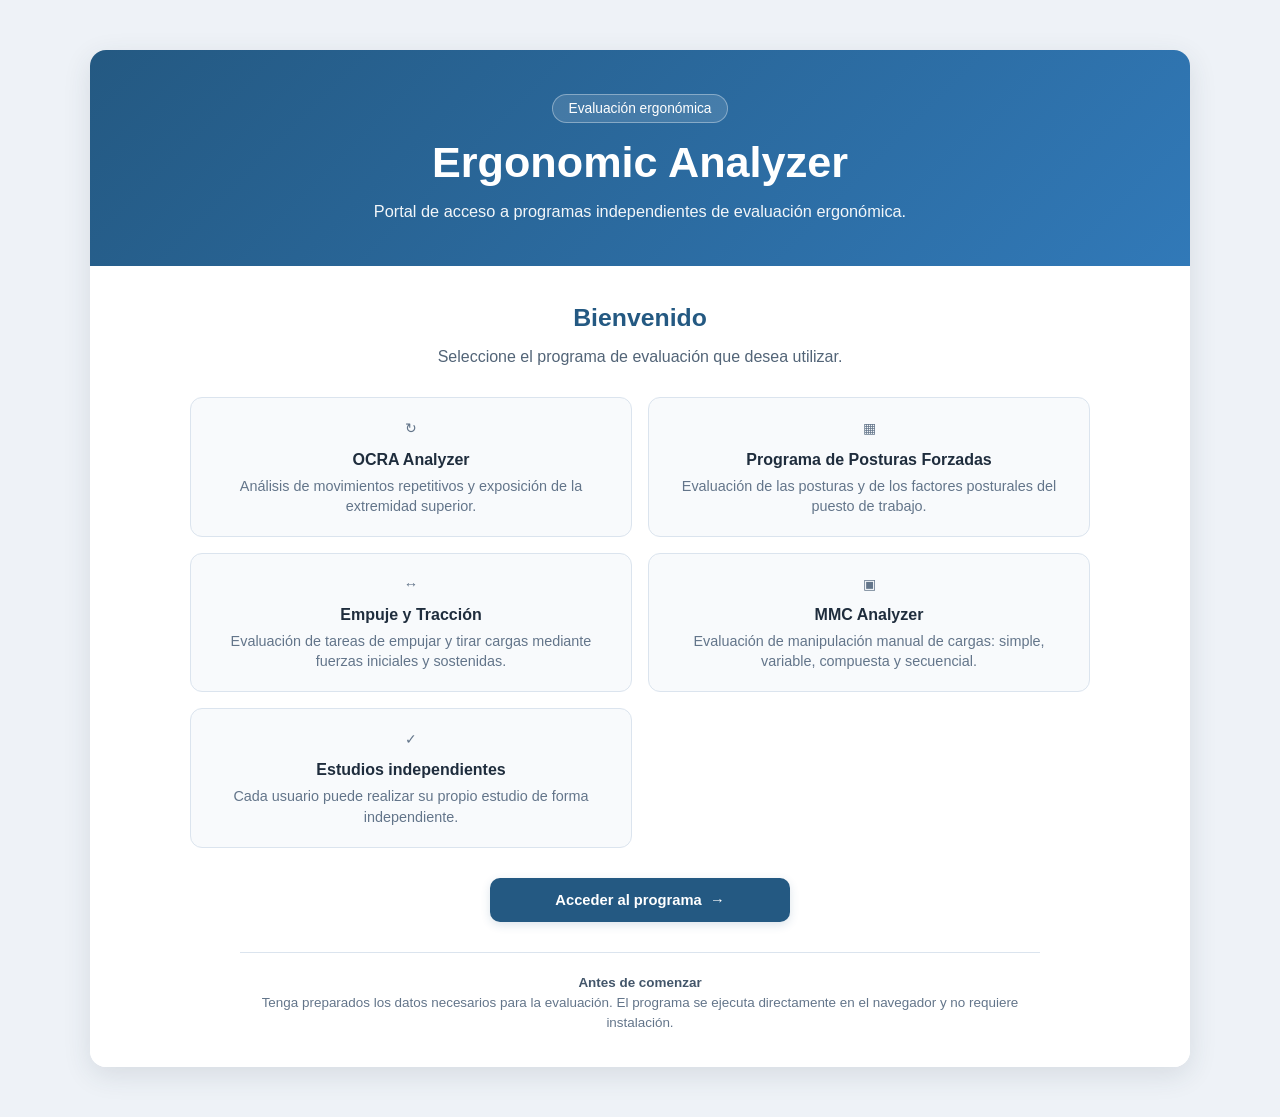
==== index.html @ 47943d03 "Integrar MMC Analyzer independiente en portal y despliegue" ====
<!doctype html>
<html lang="es">
<head>
<meta charset="utf-8">
<meta name="viewport" content="width=device-width,initial-scale=1">
<title>Ergonomic Analyzer</title>
<link rel="stylesheet" href="css/styles.css">
</head>
<body>
<main class="container">

<section id="welcomeScreen" class="access-screen card">
  <div class="access-hero">
    <span class="access-badge">Evaluación ergonómica</span>
    <h1>Ergonomic Analyzer</h1>
    <p>Portal de acceso a programas independientes de evaluación ergonómica.</p>
  </div>

  <div class="access-content">
    <h2>Bienvenido</h2>
    <p class="access-intro">Seleccione el programa de evaluación que desea utilizar.</p>

    <div class="access-features">
      <article class="access-feature">
        <span class="access-feature-icon" aria-hidden="true">↻</span>
        <strong>OCRA Analyzer</strong>
        <span>Análisis de movimientos repetitivos y exposición de la extremidad superior.</span>
      </article>
      <article class="access-feature">
        <span class="access-feature-icon" aria-hidden="true">▦</span>
        <strong>Programa de Posturas Forzadas</strong>
        <span>Evaluación de las posturas y de los factores posturales del puesto de trabajo.</span>
      </article>
      <article class="access-feature">
        <span class="access-feature-icon" aria-hidden="true">↔</span>
        <strong>Empuje y Tracción</strong>
        <span>Evaluación de tareas de empujar y tirar cargas mediante fuerzas iniciales y sostenidas.</span>
      </article>
      <article class="access-feature">
        <span class="access-feature-icon" aria-hidden="true">▣</span>
        <strong>MMC Analyzer</strong>
        <span>Evaluación de manipulación manual de cargas: simple, variable, compuesta y secuencial.</span>
      </article>
      <article class="access-feature">
        <span class="access-feature-icon" aria-hidden="true">✓</span>
        <strong>Estudios independientes</strong>
        <span>Cada usuario puede realizar su propio estudio de forma independiente.</span>
      </article>
    </div>

    <div class="access-actions">
      <button id="enterProgram" type="button" class="method-button">Acceder al programa&nbsp; →</button>
    </div><div class="access-footer">
      <strong>Antes de comenzar</strong><br>
      Tenga preparados los datos necesarios para la evaluación. El programa se ejecuta directamente en el navegador y no requiere instalación.
    </div>
  </div>
</section>

<section id="methodScreen" class="access-screen card method-screen" hidden>
  <div class="access-hero">
    <span class="access-badge">Selección del método</span>
    <h1>¿Qué programa desea utilizar?</h1>
    <p>Seleccione el programa de evaluación ergonómica que desea utilizar.</p>
  </div>

  <div class="access-content">
    <h2>Seleccione el programa</h2>
    <p class="access-intro">Cada programa dispone de su propio flujo de trabajo y sus propios estudios.</p>

    <div class="method-actions">
      <button type="button" class="method-button" data-method="ocra">Abrir OCRA Analyzer&nbsp; →</button>
      <button type="button" class="method-button secondary" data-method="posturas">Abrir Posturas Forzadas&nbsp; →</button>
      <button type="button" class="method-button secondary" data-method="empuje-traccion">Abrir Empuje y Tracción&nbsp; →</button>
      <button type="button" class="method-button secondary" data-method="mmc">Abrir MMC Analyzer&nbsp; →</button>
    </div>

    <div class="access-footer">
      <button id="backToWelcome" type="button" class="secondary">← Volver a bienvenida</button>
    </div>
  </div>
</section>

</main>

<script src="js/app.js"></script>
<script>
document.addEventListener("DOMContentLoaded",function(){
  const welcomeScreen=document.getElementById("welcomeScreen");
  const methodScreen=document.getElementById("methodScreen");
  const enter=document.getElementById("enterProgram");
  const back=document.getElementById("backToWelcome");

  if(enter&&welcomeScreen&&methodScreen){
    enter.addEventListener("click",function(){
      welcomeScreen.hidden=true;
      methodScreen.hidden=false;
      window.scrollTo({top:0,behavior:"smooth"});
    });
  }

  if(back&&welcomeScreen&&methodScreen){
    back.addEventListener("click",function(){
      methodScreen.hidden=true;
      welcomeScreen.hidden=false;
      window.scrollTo({top:0,behavior:"smooth"});
    });
  }
});
</script>
</body>
</html>
---- css/styles.css ----
*{box-sizing:border-box}
body{margin:0;padding:30px;font-family:"Segoe UI",Arial,Helvetica,sans-serif;background:#eef2f7;color:#2d3748}
.container{max-width:1100px;margin:0 auto}
.header{display:none}
.card{background:#fff;border-radius:12px;padding:24px;margin-bottom:20px;box-shadow:0 2px 8px rgba(0,0,0,.06)}
h1,h2,h3{color:#005a9c}
h1{margin-top:0}
button{font:inherit;padding:10px 12px;border:1px solid #cbd5e0;border-radius:8px;cursor:pointer;font-weight:700;background:#0078d4;color:#fff}
button:hover{background:#005a9c}
button.secondary{background:#fff;color:#005a9c;border:1px solid #0078d4}
button.secondary:hover{background:#f7fafc;color:#005a9c}
input,select,textarea{font:inherit;padding:10px 12px;border:1px solid #cbd5e0;border-radius:8px;color:#2d3748;background:#fff}
input:focus,select:focus,textarea:focus{outline:2px solid #0078d4;border-color:#0078d4}

.access-screen{padding:0;overflow:hidden;border-radius:16px;margin-top:20px;box-shadow:0 8px 28px rgba(45,55,72,.12)}
.access-hero{background:linear-gradient(135deg,#245982 0%,#3179b8 100%);color:#fff;text-align:center;padding:44px 34px 42px}
.access-badge{display:inline-block;padding:6px 16px;border-radius:999px;border:1px solid rgba(255,255,255,.35);background:rgba(255,255,255,.13);font-size:.86rem;margin-bottom:16px}
.access-hero h1{margin:0 0 12px;color:#fff;font-size:clamp(2rem,4vw,2.7rem);line-height:1.1}
.access-hero p{max-width:700px;margin:0 auto;color:rgba(255,255,255,.94);line-height:1.55;font-size:1.02rem}
.access-content{background:#fff;text-align:center;padding:38px 42px 34px}
.access-content h2{margin:0 0 12px;color:#245982;font-size:1.55rem}
.access-intro{max-width:760px;margin:0 auto 28px;color:#526477;line-height:1.6}
.access-features{display:grid;grid-template-columns:repeat(2,1fr);gap:16px;max-width:900px;margin:0 auto 30px}
.access-feature{min-height:132px;padding:20px 16px;border:1px solid #dbe4ee;border-radius:12px;background:#f8fafc}
.access-feature-icon{display:block;font-size:1.65rem;line-height:1;margin-bottom:12px}
.access-feature strong{display:block;color:#1f2d3d;margin-bottom:7px}
.access-feature span{display:block;color:#63758a;font-size:.9rem;line-height:1.4}
.access-actions{display:flex;flex-direction:column;align-items:center;gap:10px;max-width:300px;margin:0 auto 4px}
.access-actions .method-button{min-height:44px;font-size:.92rem;box-shadow:0 3px 10px rgba(36,89,130,.16)}
.access-actions .method-button:hover{box-shadow:0 5px 13px rgba(36,89,130,.21)}
.method-actions{display:flex;flex-direction:column;align-items:center;gap:11px;max-width:360px;margin:0 auto}
.method-button{width:100%;min-height:52px;background:#245982;color:#fff;border:0;border-radius:10px;font:inherit;font-weight:700;font-size:1rem;cursor:pointer;box-shadow:0 5px 14px rgba(36,89,130,.22);transition:transform .15s ease,box-shadow .15s ease,background .15s ease}
.method-button:hover{background:#1b4769;transform:translateY(-1px);box-shadow:0 7px 17px rgba(36,89,130,.27)}
.method-button.secondary{background:#fff;color:#245982;border:2px solid #245982;box-shadow:none}
.method-button.secondary:hover{background:#f3f7fb}
.access-footer{max-width:800px;margin:30px auto 0;padding-top:20px;border-top:1px solid #dbe4ee;color:#63758a;font-size:.84rem;line-height:1.5}
.access-footer strong{color:#43566a}
@media(max-width:720px){body{padding:15px}.access-screen{margin-top:10px;border-radius:12px}.access-hero{padding:34px 22px 32px}.access-content{padding:30px 20px 28px}.access-features{grid-template-columns:1fr}}
.instructions-panel{max-width:820px;margin:24px auto 0;padding:20px 22px;text-align:left;background:#f8fafc;border:1px solid #dbe4ee;border-radius:12px}.instructions-panel h3{margin:0 0 12px;color:#245982}.instructions-panel p{margin:8px 0;color:#526477;line-height:1.55}.instructions-panel button{margin-top:10px}@media(max-width:720px){.instructions-panel{padding:18px}}
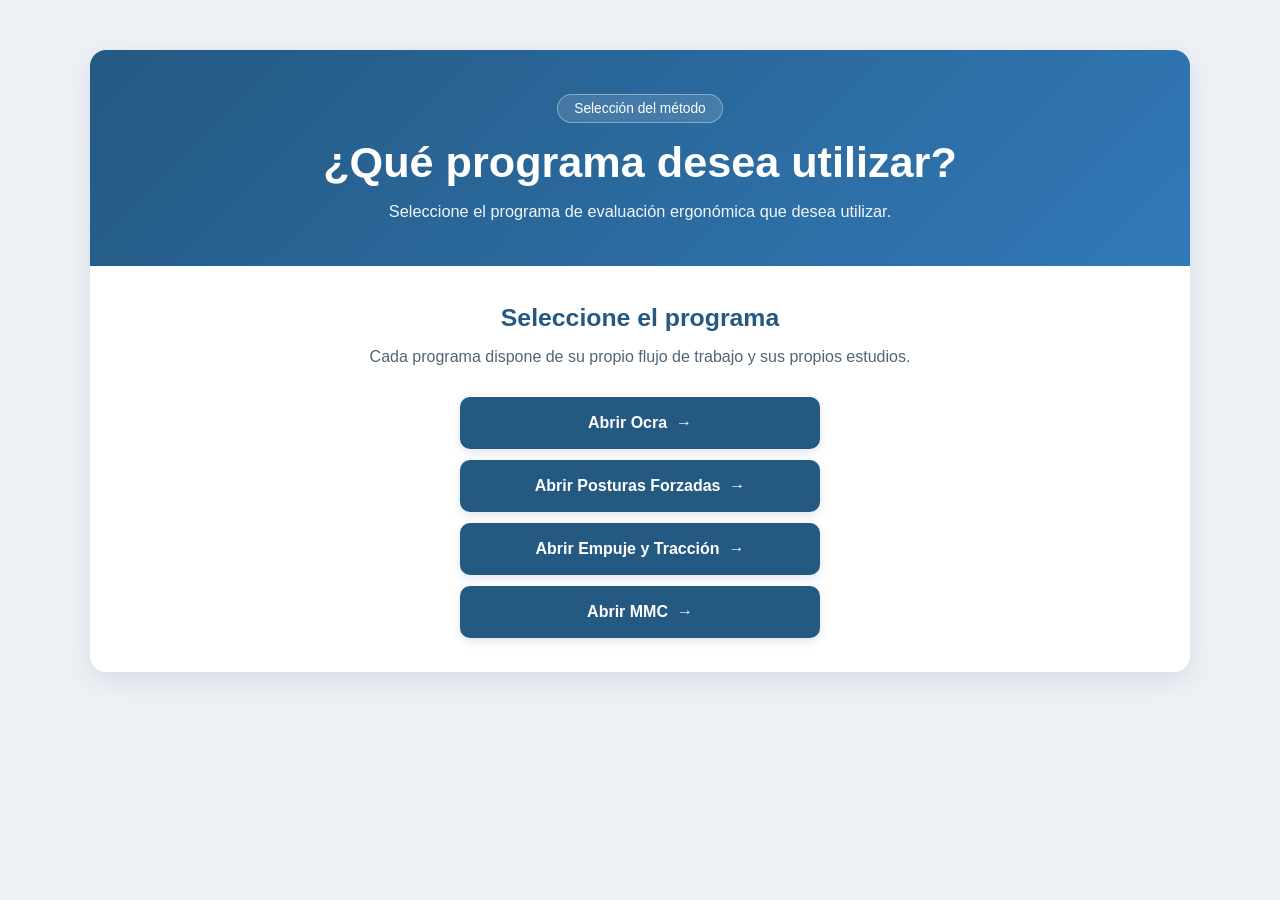
==== commit 53798424: "Abrir directamente selector de programas en Ergonomic Analyzer" ====
--- a/index.html
+++ b/index.html
@@ -4,60 +4,12 @@
 <meta charset="utf-8">
 <meta name="viewport" content="width=device-width,initial-scale=1">
 <title>Ergonomic Analyzer</title>
-<link rel="stylesheet" href="css/styles.css">
+<link rel="stylesheet" href="css/styles.css?v=20261113-selector-directo">
 </head>
 <body>
 <main class="container">
 
-<section id="welcomeScreen" class="access-screen card">
-  <div class="access-hero">
-    <span class="access-badge">Evaluación ergonómica</span>
-    <h1>Ergonomic Analyzer</h1>
-    <p>Portal de acceso a programas independientes de evaluación ergonómica.</p>
-  </div>
-
-  <div class="access-content">
-    <h2>Bienvenido</h2>
-    <p class="access-intro">Seleccione el programa de evaluación que desea utilizar.</p>
-
-    <div class="access-features">
-      <article class="access-feature">
-        <span class="access-feature-icon" aria-hidden="true">↻</span>
-        <strong>OCRA Analyzer</strong>
-        <span>Análisis de movimientos repetitivos y exposición de la extremidad superior.</span>
-      </article>
-      <article class="access-feature">
-        <span class="access-feature-icon" aria-hidden="true">▦</span>
-        <strong>Programa de Posturas Forzadas</strong>
-        <span>Evaluación de las posturas y de los factores posturales del puesto de trabajo.</span>
-      </article>
-      <article class="access-feature">
-        <span class="access-feature-icon" aria-hidden="true">↔</span>
-        <strong>Empuje y Tracción</strong>
-        <span>Evaluación de tareas de empujar y tirar cargas mediante fuerzas iniciales y sostenidas.</span>
-      </article>
-      <article class="access-feature">
-        <span class="access-feature-icon" aria-hidden="true">▣</span>
-        <strong>MMC Analyzer</strong>
-        <span>Evaluación de manipulación manual de cargas: simple, variable, compuesta y secuencial.</span>
-      </article>
-      <article class="access-feature">
-        <span class="access-feature-icon" aria-hidden="true">✓</span>
-        <strong>Estudios independientes</strong>
-        <span>Cada usuario puede realizar su propio estudio de forma independiente.</span>
-      </article>
-    </div>
-
-    <div class="access-actions">
-      <button id="enterProgram" type="button" class="method-button">Acceder al programa&nbsp; →</button>
-    </div><div class="access-footer">
-      <strong>Antes de comenzar</strong><br>
-      Tenga preparados los datos necesarios para la evaluación. El programa se ejecuta directamente en el navegador y no requiere instalación.
-    </div>
-  </div>
-</section>
-
-<section id="methodScreen" class="access-screen card method-screen" hidden>
+<section id="methodScreen" class="access-screen card method-screen">
   <div class="access-hero">
     <span class="access-badge">Selección del método</span>
     <h1>¿Qué programa desea utilizar?</h1>
@@ -69,44 +21,18 @@
     <p class="access-intro">Cada programa dispone de su propio flujo de trabajo y sus propios estudios.</p>
 
     <div class="method-actions">
-      <button type="button" class="method-button" data-method="ocra">Abrir OCRA Analyzer&nbsp; →</button>
-      <button type="button" class="method-button secondary" data-method="posturas">Abrir Posturas Forzadas&nbsp; →</button>
-      <button type="button" class="method-button secondary" data-method="empuje-traccion">Abrir Empuje y Tracción&nbsp; →</button>
-      <button type="button" class="method-button secondary" data-method="mmc">Abrir MMC Analyzer&nbsp; →</button>
+      <button type="button" class="method-button" data-method="ocra">Abrir Ocra&nbsp; →</button>
+      <button type="button" class="method-button" data-method="posturas">Abrir Posturas Forzadas&nbsp; →</button>
+      <button type="button" class="method-button" data-method="empuje-traccion">Abrir Empuje y Tracción&nbsp; →</button>
+      <button type="button" class="method-button" data-method="mmc">Abrir MMC&nbsp; →</button>
     </div>
 
-    <div class="access-footer">
-      <button id="backToWelcome" type="button" class="secondary">← Volver a bienvenida</button>
-    </div>
+
   </div>
 </section>
 
 </main>
 
 <script src="js/app.js"></script>
-<script>
-document.addEventListener("DOMContentLoaded",function(){
-  const welcomeScreen=document.getElementById("welcomeScreen");
-  const methodScreen=document.getElementById("methodScreen");
-  const enter=document.getElementById("enterProgram");
-  const back=document.getElementById("backToWelcome");
-
-  if(enter&&welcomeScreen&&methodScreen){
-    enter.addEventListener("click",function(){
-      welcomeScreen.hidden=true;
-      methodScreen.hidden=false;
-      window.scrollTo({top:0,behavior:"smooth"});
-    });
-  }
-
-  if(back&&welcomeScreen&&methodScreen){
-    back.addEventListener("click",function(){
-      methodScreen.hidden=true;
-      welcomeScreen.hidden=false;
-      window.scrollTo({top:0,behavior:"smooth"});
-    });
-  }
-});
-</script>
 </body>
-</html>+</html>
--- a/css/styles.css
+++ b/css/styles.css
@@ -36,4 +36,27 @@
 .access-footer{max-width:800px;margin:30px auto 0;padding-top:20px;border-top:1px solid #dbe4ee;color:#63758a;font-size:.84rem;line-height:1.5}
 .access-footer strong{color:#43566a}
 @media(max-width:720px){body{padding:15px}.access-screen{margin-top:10px;border-radius:12px}.access-hero{padding:34px 22px 32px}.access-content{padding:30px 20px 28px}.access-features{grid-template-columns:1fr}}
-.instructions-panel{max-width:820px;margin:24px auto 0;padding:20px 22px;text-align:left;background:#f8fafc;border:1px solid #dbe4ee;border-radius:12px}.instructions-panel h3{margin:0 0 12px;color:#245982}.instructions-panel p{margin:8px 0;color:#526477;line-height:1.55}.instructions-panel button{margin-top:10px}@media(max-width:720px){.instructions-panel{padding:18px}}+.instructions-panel{max-width:820px;margin:24px auto 0;padding:20px 22px;text-align:left;background:#f8fafc;border:1px solid #dbe4ee;border-radius:12px}.instructions-panel h3{margin:0 0 12px;color:#245982}.instructions-panel p{margin:8px 0;color:#526477;line-height:1.55}.instructions-panel button{margin-top:10px}@media(max-width:720px){.instructions-panel{padding:18px}}
+/* Selector de programas: jerarquia cromatica uniforme y accesibilidad */
+.method-actions .method-button,
+.method-actions .method-button.secondary{
+  background:#245982;
+  color:#fff;
+  border:2px solid #245982;
+  box-shadow:0 3px 10px rgba(36,89,130,.16);
+}
+.method-actions .method-button:hover,
+.method-actions .method-button.secondary:hover{
+  background:#1b4769;
+  color:#fff;
+  border-color:#1b4769;
+  box-shadow:0 5px 13px rgba(36,89,130,.21);
+}
+.method-actions .method-button:focus-visible,
+.access-actions .method-button:focus-visible,
+.access-footer button:focus-visible{
+  outline:3px solid #e39c27;
+  outline-offset:3px;
+}
+.method-actions .method-button:active{transform:translateY(0)}
+@media (prefers-reduced-motion:reduce){.method-button{transition:none}.method-button:hover{transform:none}}
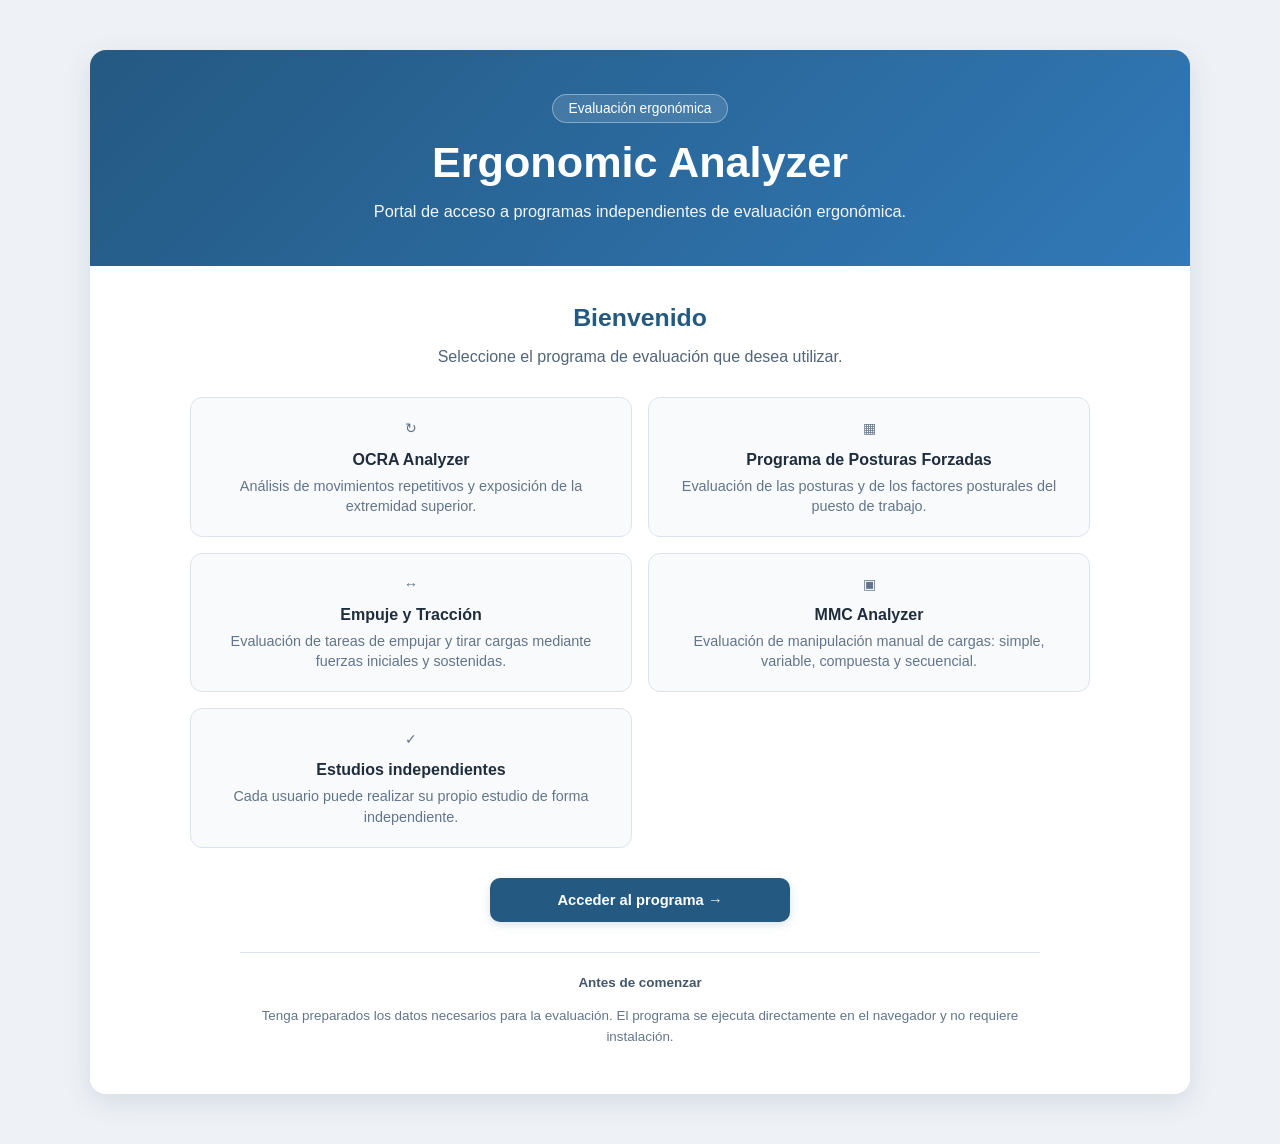
==== commit c82159af: "Restaurar bienvenida portal antes de seleccion de programas" ====
--- a/index.html
+++ b/index.html
@@ -4,12 +4,33 @@
 <meta charset="utf-8">
 <meta name="viewport" content="width=device-width,initial-scale=1">
 <title>Ergonomic Analyzer</title>
-<link rel="stylesheet" href="css/styles.css?v=20261113-selector-directo">
+<link rel="stylesheet" href="css/styles.css?v=20261113-flujo-portal">
 </head>
 <body>
 <main class="container">
 
-<section id="methodScreen" class="access-screen card method-screen">
+<section id="welcomeScreen" class="access-screen card">
+  <div class="access-hero">
+    <span class="access-badge">Evaluación ergonómica</span>
+    <h1>Ergonomic Analyzer</h1>
+    <p>Portal de acceso a programas independientes de evaluación ergonómica.</p>
+  </div>
+  <div class="access-content">
+    <h2>Bienvenido</h2>
+    <p class="access-intro">Seleccione el programa de evaluación que desea utilizar.</p>
+    <div class="access-features">
+      <article class="access-feature"><span class="access-feature-icon" aria-hidden="true">↻</span><strong>OCRA Analyzer</strong><span>Análisis de movimientos repetitivos y exposición de la extremidad superior.</span></article>
+      <article class="access-feature"><span class="access-feature-icon" aria-hidden="true">▦</span><strong>Programa de Posturas Forzadas</strong><span>Evaluación de las posturas y de los factores posturales del puesto de trabajo.</span></article>
+      <article class="access-feature"><span class="access-feature-icon" aria-hidden="true">↔</span><strong>Empuje y Tracción</strong><span>Evaluación de tareas de empujar y tirar cargas mediante fuerzas iniciales y sostenidas.</span></article>
+      <article class="access-feature"><span class="access-feature-icon" aria-hidden="true">▣</span><strong>MMC Analyzer</strong><span>Evaluación de manipulación manual de cargas: simple, variable, compuesta y secuencial.</span></article>
+      <article class="access-feature"><span class="access-feature-icon" aria-hidden="true">✓</span><strong>Estudios independientes</strong><span>Cada usuario puede realizar su propio estudio de forma independiente.</span></article>
+    </div>
+    <div class="access-actions"><button id="enterProgram" type="button" class="method-button">Acceder al programa →</button></div>
+    <div class="access-footer"><strong>Antes de comenzar</strong><p>Tenga preparados los datos necesarios para la evaluación. El programa se ejecuta directamente en el navegador y no requiere instalación.</p></div>
+  </div>
+</section>
+
+<section id="methodScreen" class="access-screen card method-screen" hidden>
   <div class="access-hero">
     <span class="access-badge">Selección del método</span>
     <h1>¿Qué programa desea utilizar?</h1>
@@ -29,10 +50,23 @@
 
 
   </div>
+    <div class="access-footer"><button id="backToWelcome" type="button" class="secondary">← Volver a bienvenida</button></div>
 </section>
 
 </main>
 
 <script src="js/app.js"></script>
+<script>
+document.addEventListener("DOMContentLoaded",function(){
+  const welcome=document.getElementById("welcomeScreen");
+  const methods=document.getElementById("methodScreen");
+  document.getElementById("enterProgram").addEventListener("click",function(){
+    welcome.hidden=true;methods.hidden=false;window.scrollTo(0,0);
+  });
+  document.getElementById("backToWelcome").addEventListener("click",function(){
+    methods.hidden=true;welcome.hidden=false;window.scrollTo(0,0);
+  });
+});
+</script>
 </body>
 </html>
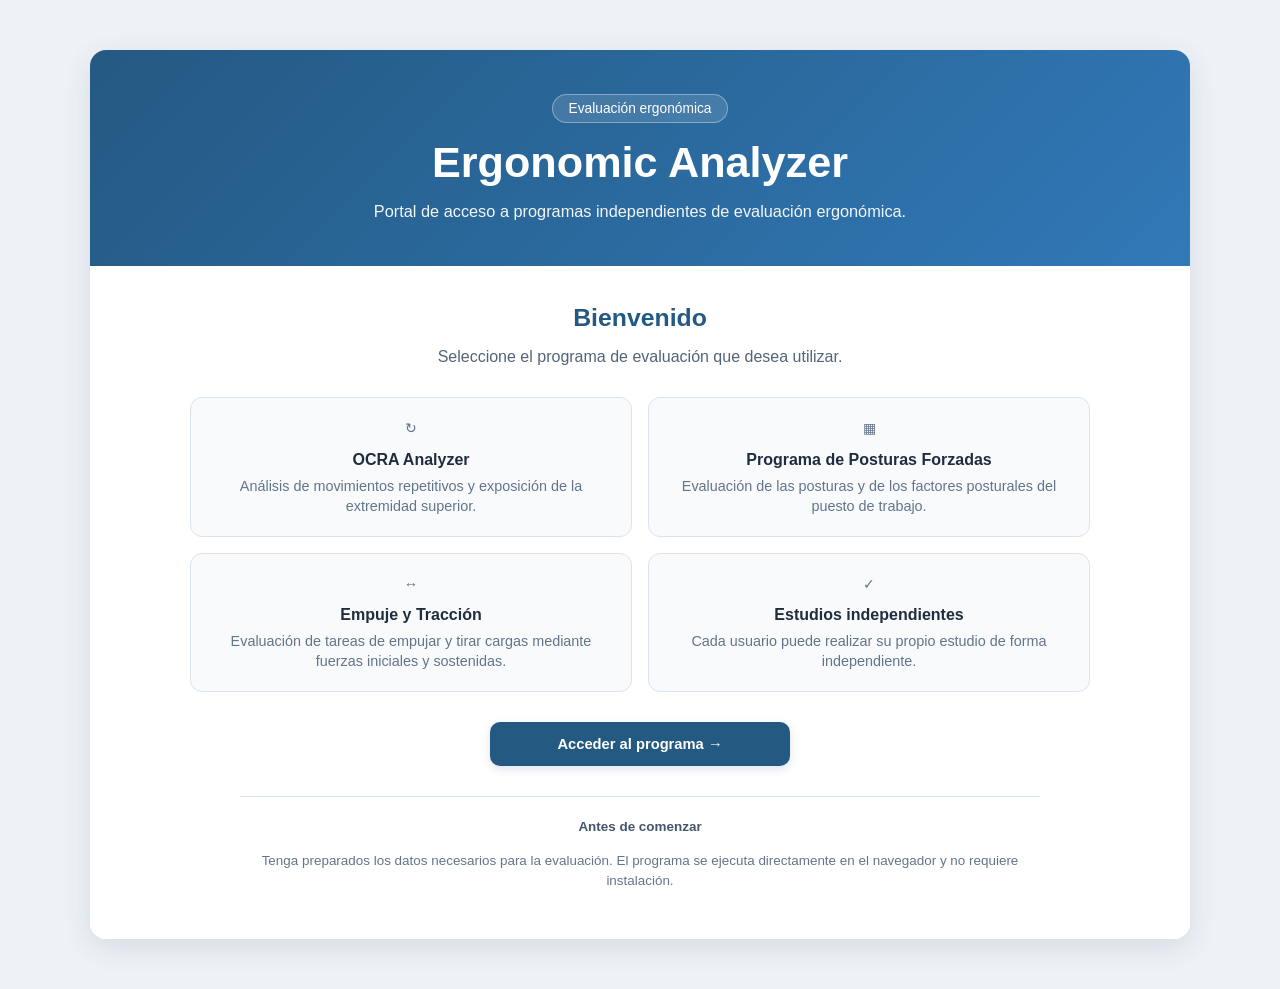
==== commit 2fedee93: "Retirar MMC del portal mientras esta en revision" ====
--- a/index.html
+++ b/index.html
@@ -22,7 +22,6 @@
       <article class="access-feature"><span class="access-feature-icon" aria-hidden="true">↻</span><strong>OCRA Analyzer</strong><span>Análisis de movimientos repetitivos y exposición de la extremidad superior.</span></article>
       <article class="access-feature"><span class="access-feature-icon" aria-hidden="true">▦</span><strong>Programa de Posturas Forzadas</strong><span>Evaluación de las posturas y de los factores posturales del puesto de trabajo.</span></article>
       <article class="access-feature"><span class="access-feature-icon" aria-hidden="true">↔</span><strong>Empuje y Tracción</strong><span>Evaluación de tareas de empujar y tirar cargas mediante fuerzas iniciales y sostenidas.</span></article>
-      <article class="access-feature"><span class="access-feature-icon" aria-hidden="true">▣</span><strong>MMC Analyzer</strong><span>Evaluación de manipulación manual de cargas: simple, variable, compuesta y secuencial.</span></article>
       <article class="access-feature"><span class="access-feature-icon" aria-hidden="true">✓</span><strong>Estudios independientes</strong><span>Cada usuario puede realizar su propio estudio de forma independiente.</span></article>
     </div>
     <div class="access-actions"><button id="enterProgram" type="button" class="method-button">Acceder al programa →</button></div>
@@ -45,12 +44,9 @@
       <button type="button" class="method-button" data-method="ocra">Abrir Ocra&nbsp; →</button>
       <button type="button" class="method-button" data-method="posturas">Abrir Posturas Forzadas&nbsp; →</button>
       <button type="button" class="method-button" data-method="empuje-traccion">Abrir Empuje y Tracción&nbsp; →</button>
-      <button type="button" class="method-button" data-method="mmc">Abrir MMC&nbsp; →</button>
     </div>
-
-
+    <div class="access-footer"><button id="backToWelcome" type="button" class="secondary">← Volver a bienvenida</button></div>
   </div>
-    <div class="access-footer"><button id="backToWelcome" type="button" class="secondary">← Volver a bienvenida</button></div>
 </section>
 
 </main>
@@ -60,6 +56,7 @@
 document.addEventListener("DOMContentLoaded",function(){
   const welcome=document.getElementById("welcomeScreen");
   const methods=document.getElementById("methodScreen");
+  if(window.location.hash==="#programas"){welcome.hidden=true;methods.hidden=false;}
   document.getElementById("enterProgram").addEventListener("click",function(){
     welcome.hidden=true;methods.hidden=false;window.scrollTo(0,0);
   });
